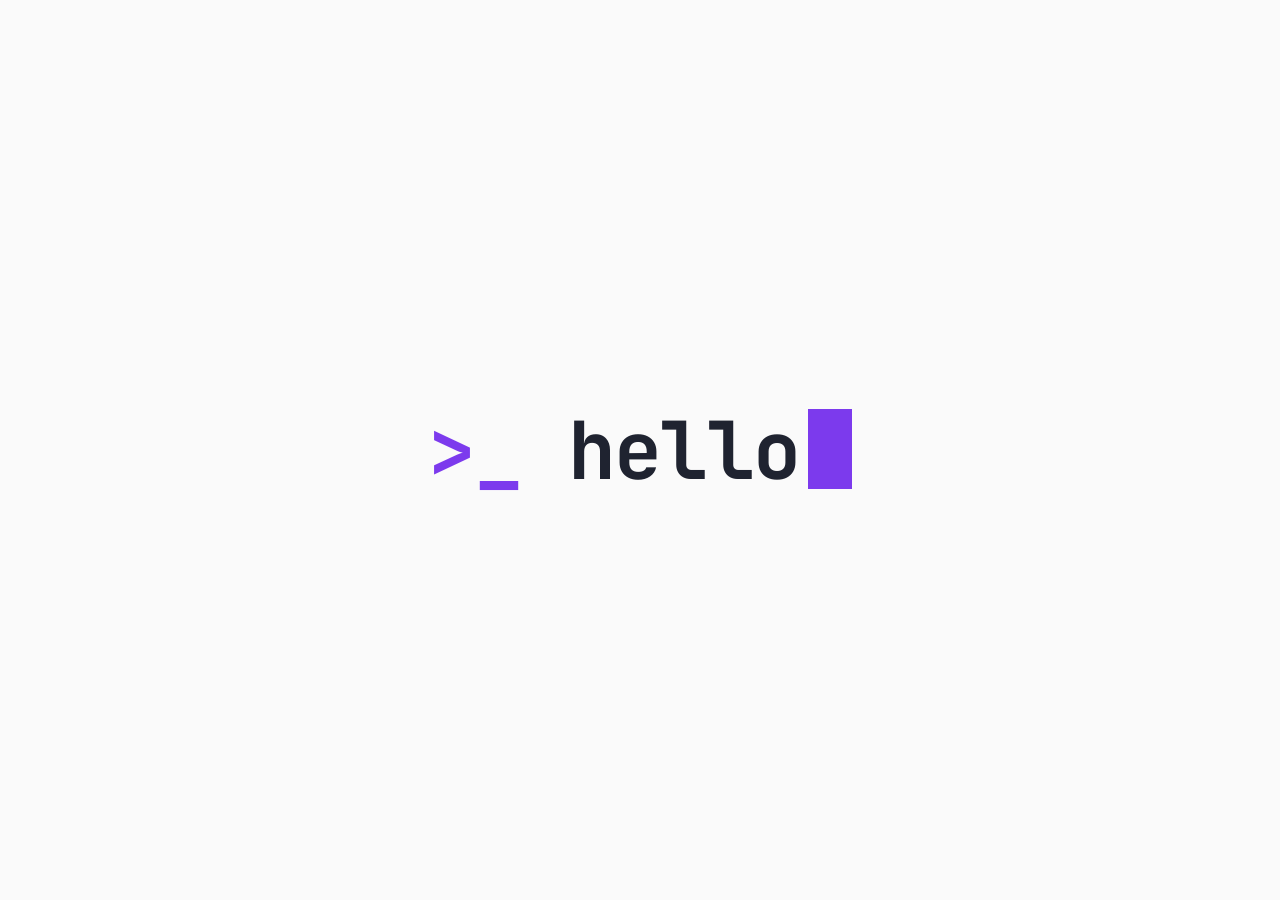
==== index.html @ 0fe48101 "T001: página base, estilo y fuentes (v0.0.1) Logo >_ hello con cursor, tokens de color de los dos te" ====
<!doctype html>
<html lang="es">
<head>
  <meta charset="utf-8">
  <meta name="viewport" content="width=device-width, initial-scale=1, viewport-fit=cover">
  <title>Hello English</title>
  <meta name="color-scheme" content="light dark">
  <meta name="theme-color" content="#0f1117" media="(prefers-color-scheme: dark)">
  <meta name="theme-color" content="#fafafa" media="(prefers-color-scheme: light)">
  <link rel="icon" href="iconos/icono.svg" type="image/svg+xml">
  <link rel="preload" href="fuentes/jetbrains-mono-latin-700.woff2" as="font" type="font/woff2" crossorigin>
  <link rel="stylesheet" href="css/tokens.css">
  <link rel="stylesheet" href="css/app.css">
  <script>
    // Aplica el tema guardado antes de pintar para evitar un destello de otro color (plan de 000, §2)
    try {
      var tema = JSON.parse(localStorage.getItem('he-ajustes') || '{}').tema;
      if (tema === 'claro' || tema === 'oscuro') document.documentElement.dataset.theme = tema;
    } catch (e) {}
  </script>
  <script type="module" src="src/app.js"></script>
</head>
<body>
  <div id="app"></div>
</body>
</html>
---- css/tokens.css ----
/* Tokens de diseño (constitución E2 y E3). Claro por defecto; oscuro por sistema o por ajuste. */
:root {
  --fondo: #fafafa;
  --panel: #ffffff;
  --texto: #1f2330;
  --tenue: #5d6475;
  --borde: #e3e5eb;
  --keyword: #7c3aed;
  --string: #16803c;
  --error: #c62828;
  --number: #b45309;
  --function: #1d4ed8;

  --fuente-mono: 'JetBrains Mono', ui-monospace, 'Cascadia Code', Menlo, Consolas, monospace;
  --fuente-texto: system-ui, -apple-system, 'Segoe UI', Roboto, sans-serif;

  --espacio-1: 4px;
  --espacio-2: 8px;
  --espacio-3: 16px;
  --espacio-4: 24px;
  --espacio-5: 40px;
  --radio: 12px;
  --toque: 44px; /* zona táctil mínima (constitución C2) */

  color-scheme: light;
}

@media (prefers-color-scheme: dark) {
  :root:not([data-theme="claro"]) {
    --fondo: #0f1117;
    --panel: #181b24;
    --texto: #e6e8ee;
    --tenue: #8b93a7;
    --borde: #2a2f3c;
    --keyword: #c792ea;
    --string: #8fd694;
    --error: #ff7a7a;
    --number: #f6a35b;
    --function: #82aaff;
    color-scheme: dark;
  }
}

:root[data-theme="oscuro"] {
  --fondo: #0f1117;
  --panel: #181b24;
  --texto: #e6e8ee;
  --tenue: #8b93a7;
  --borde: #2a2f3c;
  --keyword: #c792ea;
  --string: #8fd694;
  --error: #ff7a7a;
  --number: #f6a35b;
  --function: #82aaff;
  color-scheme: dark;
}
---- css/app.css ----
/* Estilos comunes */
@font-face {
  font-family: 'JetBrains Mono';
  src: url('../fuentes/jetbrains-mono-latin-400.woff2') format('woff2');
  font-weight: 400;
  font-style: normal;
  font-display: swap;
}

@font-face {
  font-family: 'JetBrains Mono';
  src: url('../fuentes/jetbrains-mono-latin-700.woff2') format('woff2');
  font-weight: 700;
  font-style: normal;
  font-display: swap;
}

*, *::before, *::after { box-sizing: border-box; }

html {
  -webkit-text-size-adjust: 100%;
  text-size-adjust: 100%;
}

body {
  margin: 0;
  min-height: 100vh;
  min-height: 100dvh;
  background: var(--fondo);
  color: var(--texto);
  font-family: var(--fuente-texto);
  font-size: 1rem;
  line-height: 1.5;
}

#app {
  min-height: 100vh;
  min-height: 100dvh;
  padding: max(var(--espacio-3), env(safe-area-inset-top)) max(var(--espacio-3), env(safe-area-inset-right))
           max(var(--espacio-3), env(safe-area-inset-bottom)) max(var(--espacio-3), env(safe-area-inset-left));
}

/* Logo >_ hello con cursor de terminal */
.logo {
  margin: 0;
  font-family: var(--fuente-mono);
  font-weight: 700;
  letter-spacing: -0.02em;
  color: var(--texto);
  white-space: nowrap;
}

.logo-prompt { color: var(--keyword); }

.logo-cursor {
  display: inline-block;
  width: 0.55em;
  height: 1em;
  margin-left: 0.1em;
  vertical-align: -0.12em;
  background: var(--keyword);
  animation: parpadeo 1.1s steps(1) infinite;
}

@keyframes parpadeo {
  50% { opacity: 0; }
}

/* Portada provisional de T001 */
.portada {
  display: grid;
  place-items: center;
  min-height: calc(100dvh - 2 * var(--espacio-3));
}

.portada .logo { font-size: clamp(2.5rem, 12vw, 5rem); }

@media (prefers-reduced-motion: reduce) {
  *, *::before, *::after {
    animation-duration: 0.01ms !important;
    animation-iteration-count: 1 !important;
    transition-duration: 0.01ms !important;
  }
  .logo-cursor { animation: none; }
}
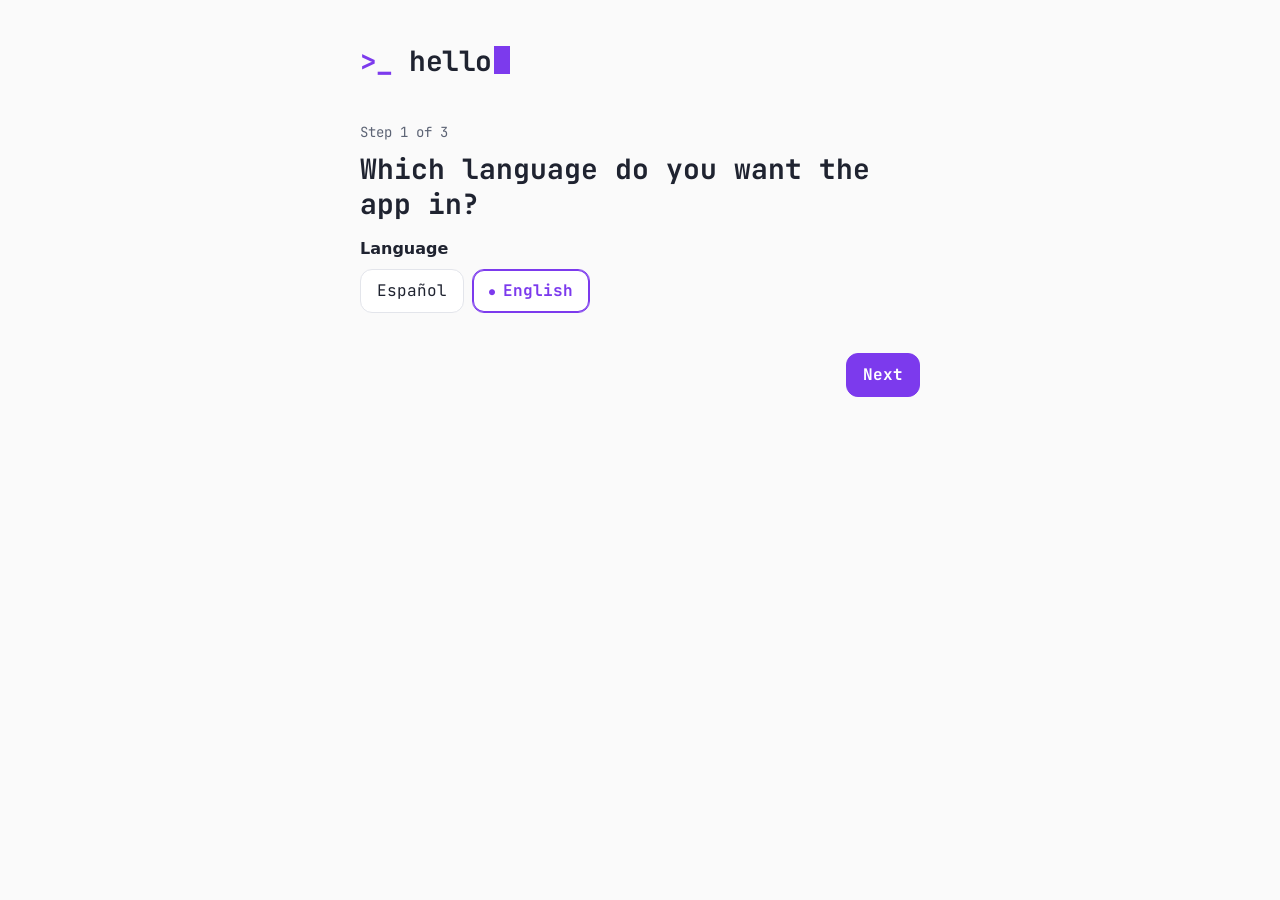
==== commit 9cff80b7: "T030: app instalable y sin conexión (v0.0.15) manifest.webmanifest con nombre, colores e iconos (192" ====
--- a/index.html
+++ b/index.html
@@ -8,6 +8,11 @@
   <meta name="theme-color" content="#0f1117" media="(prefers-color-scheme: dark)">
   <meta name="theme-color" content="#fafafa" media="(prefers-color-scheme: light)">
   <link rel="icon" href="iconos/icono.svg" type="image/svg+xml">
+  <link rel="apple-touch-icon" href="iconos/icono-192.png">
+  <link rel="manifest" href="manifest.webmanifest">
+  <meta name="apple-mobile-web-app-capable" content="yes">
+  <meta name="apple-mobile-web-app-title" content="Hello English">
+  <meta name="apple-mobile-web-app-status-bar-style" content="black-translucent">
   <link rel="preload" href="fuentes/jetbrains-mono-latin-700.woff2" as="font" type="font/woff2" crossorigin>
   <link rel="stylesheet" href="css/tokens.css">
   <link rel="stylesheet" href="css/app.css">
--- a/css/app.css
+++ b/css/app.css
@@ -66,14 +66,461 @@
   50% { opacity: 0; }
 }
 
-/* Portada provisional de T001 */
-.portada {
+/* Estructura de las pantallas */
+.barra,
+.contenido {
+  width: 100%;
+  max-width: 960px;
+  margin: 0 auto;
+}
+
+.barra {
+  display: flex;
+  align-items: center;
+  gap: var(--espacio-2);
+  min-height: var(--toque);
+  margin-bottom: var(--espacio-4);
+}
+
+.barra-inicio { justify-content: space-between; }
+.barra-inicio .logo { font-size: clamp(1.5rem, 7vw, 2rem); }
+
+.barra-titulo {
+  margin: 0;
+  font-family: var(--fuente-mono);
+  font-size: 1.25rem;
+  font-weight: 700;
+}
+
+.lema {
+  margin: 0;
+  color: var(--tenue);
+  font-family: var(--fuente-mono);
+}
+
+.lema::before { content: '// '; }
+
+.tenue { color: var(--tenue); }
+
+code {
+  font-family: var(--fuente-mono);
+  color: var(--function);
+}
+
+/* El h1 recibe el foco al cambiar de pantalla, pero no es interactivo */
+[tabindex="-1"]:focus { outline: none; }
+
+/* Botones */
+.boton {
+  display: inline-flex;
+  align-items: center;
+  justify-content: center;
+  gap: var(--espacio-2);
+  min-width: var(--toque);
+  min-height: var(--toque);
+  padding: 0 var(--espacio-3);
+  border: 1px solid var(--borde);
+  border-radius: var(--radio);
+  background: var(--panel);
+  color: var(--texto);
+  font: inherit;
+  font-family: var(--fuente-mono);
+  cursor: pointer;
+  -webkit-tap-highlight-color: transparent;
+}
+
+.boton:hover { border-color: var(--keyword); }
+
+.boton:focus-visible {
+  outline: 2px solid var(--keyword);
+  outline-offset: 2px;
+}
+
+.boton-icono {
+  padding: 0;
+  font-size: 1.25rem;
+  line-height: 1;
+}
+
+/* Iconos (src/ui/iconos.js) */
+.icono {
+  width: 1.5rem;
+  height: 1.5rem;
+  flex: none;
+  fill: none;
+  stroke: currentColor;
+  stroke-width: 2;
+  stroke-linecap: round;
+  stroke-linejoin: round;
+}
+
+/* Cada categoría tiene su color de resaltado de sintaxis */
+.cat-lectura { color: var(--function); }
+.cat-escucha { color: var(--string); }
+.cat-vocabulario { color: var(--keyword); }
+.cat-profesional { color: var(--number); }
+
+/* Etiqueta "Próximamente" */
+.etiqueta {
+  display: inline-block;
+  padding: 2px var(--espacio-2);
+  border: 1px dashed var(--tenue);
+  border-radius: 999px;
+  color: var(--tenue);
+  font-family: var(--fuente-mono);
+  font-size: 0.75rem;
+  white-space: nowrap;
+}
+
+/* Práctica de hoy */
+.practica {
+  display: flex;
+  align-items: center;
+  gap: var(--espacio-3);
+  width: 100%;
+  margin-bottom: var(--espacio-5);
+  padding: var(--espacio-3) var(--espacio-4);
+  border: 1px solid var(--keyword);
+  border-radius: var(--radio);
+  background: var(--panel);
+  color: var(--texto);
+  font: inherit;
+  text-align: left;
+  cursor: pointer;
+}
+
+.practica:disabled { cursor: not-allowed; border-style: dashed; }
+
+.practica-icono {
   display: grid;
   place-items: center;
-  min-height: calc(100dvh - 2 * var(--espacio-3));
-}
-
-.portada .logo { font-size: clamp(2.5rem, 12vw, 5rem); }
+  flex: none;
+  width: 3rem;
+  height: 3rem;
+  border-radius: 50%;
+  background: var(--keyword);
+  color: var(--panel);
+}
+
+.practica-icono .icono { fill: currentColor; }
+.practica:disabled .practica-icono { opacity: 0.6; }
+
+.practica-texto { display: grid; flex: 1; gap: 2px; min-width: 0; }
+
+.practica-titulo {
+  font-family: var(--fuente-mono);
+  font-weight: 700;
+  font-size: 1.125rem;
+}
+
+.practica-desc { color: var(--tenue); font-size: 0.9375rem; }
+.practica .etiqueta { justify-self: start; margin-top: var(--espacio-1); }
+
+/* Categorías y tarjetas de minijuegos */
+.categoria { margin-bottom: var(--espacio-5); }
+
+.categoria-titulo {
+  display: flex;
+  align-items: center;
+  gap: var(--espacio-2);
+  margin: 0 0 var(--espacio-3);
+  font-family: var(--fuente-mono);
+  font-size: 1rem;
+  font-weight: 700;
+}
+
+.categoria-titulo::before {
+  content: '//';
+  color: var(--tenue);
+  font-weight: 400;
+}
+
+.categoria-titulo .icono { width: 1.25rem; height: 1.25rem; color: var(--tenue); }
+
+.rejilla {
+  display: grid;
+  grid-template-columns: repeat(2, minmax(0, 1fr));
+  gap: var(--espacio-3);
+  margin: 0;
+  padding: 0;
+  list-style: none;
+}
+
+@media (min-width: 640px) { .rejilla { grid-template-columns: repeat(3, minmax(0, 1fr)); } }
+@media (min-width: 900px) { .rejilla { grid-template-columns: repeat(4, minmax(0, 1fr)); } }
+
+.tarjeta {
+  display: flex;
+  flex-direction: column;
+  gap: var(--espacio-1);
+  height: 100%;
+  min-height: 9rem;
+  padding: var(--espacio-3);
+  border: 1px solid var(--borde);
+  border-radius: var(--radio);
+  background: var(--panel);
+  color: var(--texto);
+  text-decoration: none;
+  -webkit-tap-highlight-color: transparent;
+  transition: border-color 0.15s, transform 0.15s;
+}
+
+.tarjeta:hover { border-color: var(--keyword); }
+.tarjeta:active { transform: scale(0.98); }
+
+.tarjeta:focus-visible {
+  outline: 2px solid var(--keyword);
+  outline-offset: 2px;
+}
+
+.tarjeta-icono { margin-bottom: var(--espacio-1); }
+
+.tarjeta-titulo {
+  font-family: var(--fuente-mono);
+  font-weight: 700;
+  font-size: 0.9375rem;
+  line-height: 1.3;
+}
+
+.tarjeta-desc {
+  flex: 1;
+  color: var(--tenue);
+  font-size: 0.8125rem;
+  line-height: 1.4;
+}
+
+.tarjeta .etiqueta { align-self: flex-start; margin-top: var(--espacio-1); }
+
+/* Botón principal */
+.boton-principal {
+  border-color: var(--keyword);
+  background: var(--keyword);
+  color: var(--panel);
+  font-weight: 700;
+}
+
+.boton-principal:hover { filter: brightness(1.08); }
+
+/* Bienvenida */
+.bienvenida {
+  max-width: 560px;
+  padding-top: var(--espacio-4);
+}
+
+.bienvenida-logo { font-size: 1.75rem; margin-bottom: var(--espacio-5); }
+
+.bienvenida-paso {
+  margin: 0 0 var(--espacio-2);
+  color: var(--tenue);
+  font-family: var(--fuente-mono);
+  font-size: 0.875rem;
+}
+
+.bienvenida-titulo {
+  margin: 0 0 var(--espacio-3);
+  font-family: var(--fuente-mono);
+  font-size: clamp(1.375rem, 5vw, 1.75rem);
+  line-height: 1.25;
+}
+
+.bienvenida-botones {
+  display: flex;
+  justify-content: space-between;
+  gap: var(--espacio-3);
+  margin-top: var(--espacio-5);
+}
+
+.bienvenida-botones .boton-principal:only-child { margin-left: auto; }
+
+.bienvenida-elecciones { display: grid; gap: var(--espacio-3); margin-top: var(--espacio-4); }
+
+.eleccion {
+  display: grid;
+  justify-items: start;
+  gap: var(--espacio-1);
+  padding: var(--espacio-3);
+  border: 1px solid var(--borde);
+  border-radius: var(--radio);
+  background: var(--panel);
+  color: var(--texto);
+  font: inherit;
+  text-align: left;
+  cursor: pointer;
+}
+
+.eleccion:hover:not(:disabled) { border-color: var(--keyword); }
+.eleccion:disabled { cursor: not-allowed; border-style: dashed; }
+.eleccion:focus-visible { outline: 2px solid var(--keyword); outline-offset: 2px; }
+.eleccion-titulo { font-family: var(--fuente-mono); font-weight: 700; }
+.eleccion:disabled .eleccion-titulo { color: var(--tenue); }
+
+/* Pantalla Próximamente */
+.proximamente { display: grid; justify-items: start; gap: var(--espacio-2); }
+.proximamente-icono .icono { width: 3rem; height: 3rem; }
+.proximamente-desc { margin: 0; font-size: 1.125rem; }
+.proximamente p { margin: 0; }
+
+/* Secciones de Ajustes */
+.seccion { margin-bottom: var(--espacio-5); }
+
+.seccion-titulo {
+  margin: 0 0 var(--espacio-3);
+  color: var(--tenue);
+  font-family: var(--fuente-mono);
+  font-size: 0.875rem;
+  font-weight: 400;
+  text-transform: uppercase;
+  letter-spacing: 0.06em;
+}
+
+.seccion-titulo::before { content: '// '; }
+
+.version {
+  color: var(--tenue);
+  font-family: var(--fuente-mono);
+  font-size: 0.8125rem;
+}
+
+/* Grupo de opciones (src/ui/opciones.js) */
+.opciones {
+  margin: 0 0 var(--espacio-4);
+  padding: 0;
+  border: 0;
+  min-width: 0;
+}
+
+.opciones-leyenda {
+  padding: 0;
+  margin-bottom: var(--espacio-2);
+  font-weight: 600;
+}
+
+.opciones-lista {
+  display: flex;
+  flex-wrap: wrap;
+  gap: var(--espacio-2);
+}
+
+.opcion {
+  position: relative;
+  display: inline-flex;
+  align-items: center;
+  min-height: var(--toque);
+  padding: 0 var(--espacio-3);
+  border: 1px solid var(--borde);
+  border-radius: var(--radio);
+  background: var(--panel);
+  font-family: var(--fuente-mono);
+  cursor: pointer;
+  -webkit-tap-highlight-color: transparent;
+}
+
+.opcion input {
+  position: absolute;
+  opacity: 0;
+  inset: 0;
+  margin: 0;
+  cursor: pointer;
+}
+
+.opcion:hover { border-color: var(--keyword); }
+
+/* Elegida: borde y marca de acento, no solo color (constitución C4) */
+.opcion:has(input:checked) {
+  border-color: var(--keyword);
+  box-shadow: inset 0 0 0 1px var(--keyword);
+  color: var(--keyword);
+  font-weight: 700;
+}
+
+.opcion:has(input:checked)::before {
+  content: '●';
+  margin-right: var(--espacio-2);
+  font-size: 0.625rem;
+}
+
+.opcion:has(input:focus-visible) {
+  outline: 2px solid var(--keyword);
+  outline-offset: 2px;
+}
+
+/* Avisos (src/ui/aviso.js) */
+.avisos {
+  position: fixed;
+  left: 50%;
+  bottom: max(var(--espacio-3), env(safe-area-inset-bottom));
+  z-index: 10;
+  display: grid;
+  gap: var(--espacio-2);
+  width: min(480px, calc(100% - 2 * var(--espacio-3)));
+  transform: translateX(-50%);
+  pointer-events: none;
+}
+
+.aviso {
+  margin: 0;
+  padding: var(--espacio-2) var(--espacio-3);
+  border: 1px solid var(--borde);
+  border-left: 4px solid var(--function);
+  border-radius: var(--radio);
+  background: var(--panel);
+  color: var(--texto);
+  font-size: 0.9375rem;
+}
+
+.avisos .aviso {
+  box-shadow: 0 4px 16px rgb(0 0 0 / 0.25);
+  animation: aparecer 0.2s ease-out;
+}
+
+.aviso-exito { border-left-color: var(--string); }
+.aviso-error { border-left-color: var(--error); }
+
+.aviso-fijo {
+  display: flex;
+  gap: var(--espacio-2);
+  align-items: flex-start;
+  margin-bottom: var(--espacio-3);
+}
+
+.aviso-icono {
+  flex: none;
+  display: grid;
+  place-items: center;
+  width: 1.4em;
+  height: 1.4em;
+  border-radius: 50%;
+  background: var(--function);
+  color: var(--panel);
+  font-family: var(--fuente-mono);
+  font-weight: 700;
+  font-size: 0.8125rem;
+}
+
+.aviso-error .aviso-icono { background: var(--error); }
+.aviso-exito .aviso-icono { background: var(--string); }
+
+@keyframes aparecer {
+  from { opacity: 0; transform: translateY(8px); }
+}
+
+/* Páginas tests.html (src/pruebas/mini.js) */
+.pruebas {
+  font-family: var(--fuente-mono);
+  font-size: 0.875rem;
+  padding-left: var(--espacio-4);
+}
+
+.pruebas li { padding: var(--espacio-1) 0; }
+
+.resumen {
+  font-family: var(--fuente-mono);
+  font-weight: 700;
+  font-size: 1.125rem;
+}
+
+.ok { color: var(--string); }
+.fallo { color: var(--error); }
 
 @media (prefers-reduced-motion: reduce) {
   *, *::before, *::after {
@@ -83,3 +530,150 @@
   }
   .logo-cursor { animation: none; }
 }
+
+.boton:disabled { cursor: not-allowed; color: var(--tenue); border-style: dashed; }
+.boton:disabled:hover { border-color: var(--borde); }
+
+/* Resumen del progreso en el inicio */
+.resumen-progreso {
+  margin-bottom: var(--espacio-4);
+  padding: var(--espacio-3);
+  border: 1px solid var(--borde);
+  border-radius: var(--radio);
+  background: var(--panel);
+}
+
+.datos {
+  display: grid;
+  grid-template-columns: repeat(3, minmax(0, 1fr));
+  gap: var(--espacio-2);
+  margin-bottom: var(--espacio-3);
+}
+
+.dato { display: flex; align-items: center; gap: var(--espacio-2); min-width: 0; }
+.dato .icono { width: 1.25rem; height: 1.25rem; }
+.dato-texto { display: grid; min-width: 0; }
+.dato-etiqueta { color: var(--tenue); font-size: 0.75rem; }
+
+.dato-valor {
+  font-family: var(--fuente-mono);
+  font-weight: 700;
+  white-space: nowrap;
+  overflow: hidden;
+  text-overflow: ellipsis;
+}
+
+.dato-nivel { color: var(--keyword); }
+.dato-puntos, .dato-racha { color: var(--number); }
+.dato .dato-etiqueta { color: var(--tenue); }
+
+.objetivo-cabecera {
+  display: flex;
+  justify-content: space-between;
+  gap: var(--espacio-2);
+  margin-bottom: var(--espacio-1);
+  font-size: 0.875rem;
+}
+
+.objetivo-valor { font-family: var(--fuente-mono); color: var(--tenue); }
+.objetivo-valor.ok { color: var(--string); font-weight: 700; }
+
+.objetivo-barra {
+  display: block;
+  width: 100%;
+  height: 8px;
+  border: 0;
+  border-radius: 999px;
+  background: var(--borde);
+  overflow: hidden;
+  appearance: none;
+}
+
+.objetivo-barra::-webkit-progress-bar { background: var(--borde); }
+.objetivo-barra::-webkit-progress-value { background: var(--string); border-radius: 999px; }
+.objetivo-barra::-moz-progress-bar { background: var(--string); border-radius: 999px; }
+
+/* Panel ?debug=1 (src/ui/debug.js) */
+.debug {
+  position: fixed;
+  left: var(--espacio-2);
+  bottom: var(--espacio-2);
+  z-index: 20;
+  max-width: min(420px, calc(100% - 2 * var(--espacio-2)));
+  max-height: 70vh;
+  overflow: auto;
+  padding: var(--espacio-2);
+  border: 1px solid var(--number);
+  border-radius: 8px;
+  background: var(--panel);
+  color: var(--texto);
+  font-family: var(--fuente-mono);
+  font-size: 0.75rem;
+  box-shadow: 0 4px 16px rgb(0 0 0 / 0.3);
+}
+
+.debug summary { cursor: pointer; color: var(--number); font-weight: 700; }
+.debug table { border-collapse: collapse; margin: var(--espacio-2) 0; }
+.debug th { padding-right: var(--espacio-2); color: var(--tenue); font-weight: 400; text-align: left; vertical-align: top; }
+.debug td { word-break: break-word; }
+.debug-botones { display: flex; flex-wrap: wrap; gap: var(--espacio-1); }
+
+.debug-botones button {
+  min-height: 32px;
+  padding: 0 var(--espacio-2);
+  border: 1px solid var(--borde);
+  border-radius: 6px;
+  background: var(--fondo);
+  color: var(--texto);
+  font: inherit;
+  cursor: pointer;
+}
+
+.debug-json { max-height: 240px; overflow: auto; white-space: pre-wrap; }
+
+/* Mis datos */
+.botones-datos { display: flex; flex-wrap: wrap; gap: var(--espacio-2); }
+
+.boton-peligro-borde { color: var(--error); }
+.boton-peligro-borde:hover { border-color: var(--error); }
+
+.boton-peligro {
+  border-color: var(--error);
+  background: var(--error);
+  color: var(--panel);
+  font-weight: 700;
+}
+
+.boton-peligro:disabled,
+.boton-principal:disabled { background: var(--panel); color: var(--tenue); border-color: var(--borde); }
+
+/* Diálogo de confirmación (src/ui/confirmar.js) */
+.dialogo {
+  width: min(440px, calc(100% - 2 * var(--espacio-3)));
+  padding: var(--espacio-4);
+  border: 1px solid var(--borde);
+  border-radius: var(--radio);
+  background: var(--panel);
+  color: var(--texto);
+}
+
+.dialogo::backdrop { background: rgb(0 0 0 / 0.55); }
+.dialogo-titulo { margin: 0 0 var(--espacio-2); font-family: var(--fuente-mono); font-size: 1.125rem; }
+.dialogo-palabra { display: grid; gap: var(--espacio-1); margin-top: var(--espacio-3); font-size: 0.9375rem; }
+.dialogo-botones { display: flex; justify-content: flex-end; gap: var(--espacio-2); margin-top: var(--espacio-4); }
+
+.campo {
+  min-height: var(--toque);
+  padding: 0 var(--espacio-3);
+  border: 1px solid var(--borde);
+  border-radius: var(--radio);
+  background: var(--fondo);
+  color: var(--texto);
+  font: inherit;
+  font-family: var(--fuente-mono);
+}
+
+.campo:focus-visible { outline: 2px solid var(--keyword); outline-offset: 1px; }
+
+.nota { margin: var(--espacio-2) 0 0; font-size: 0.875rem; }
+.nota:empty { display: none; }
